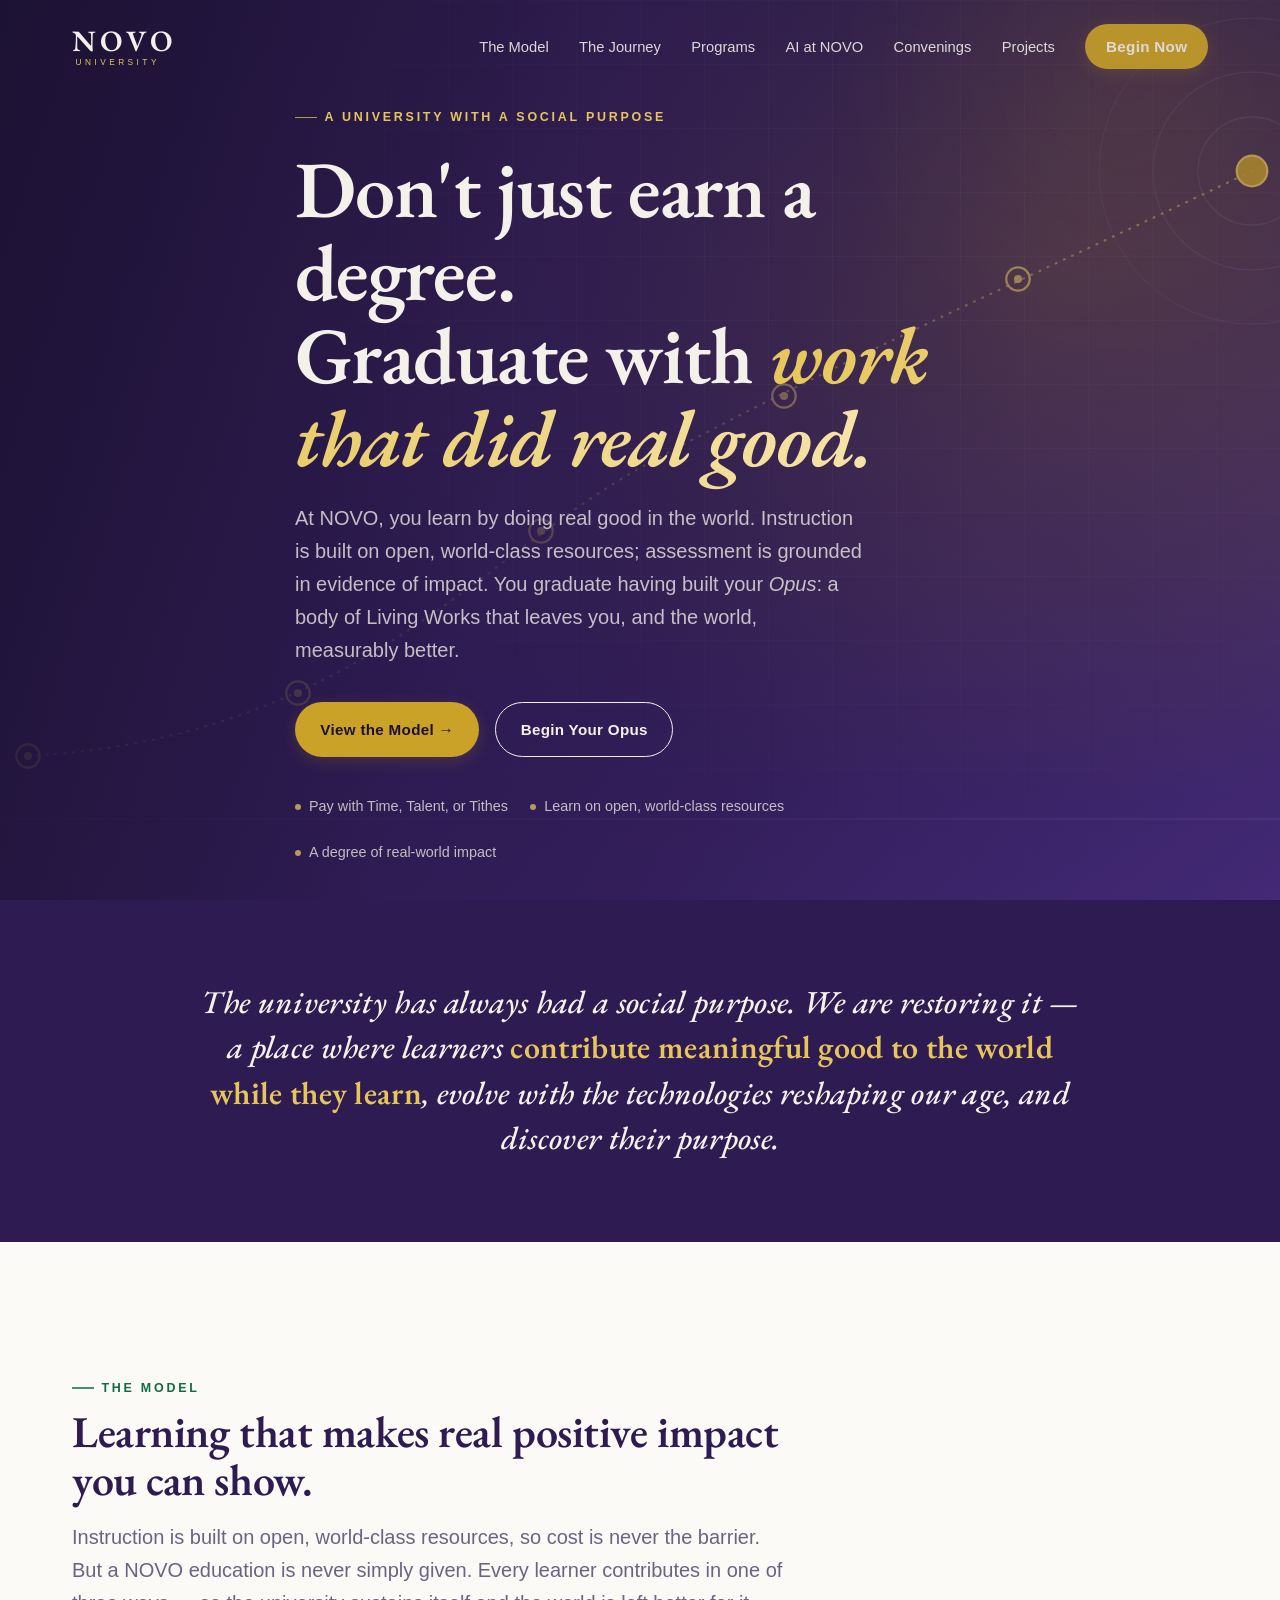
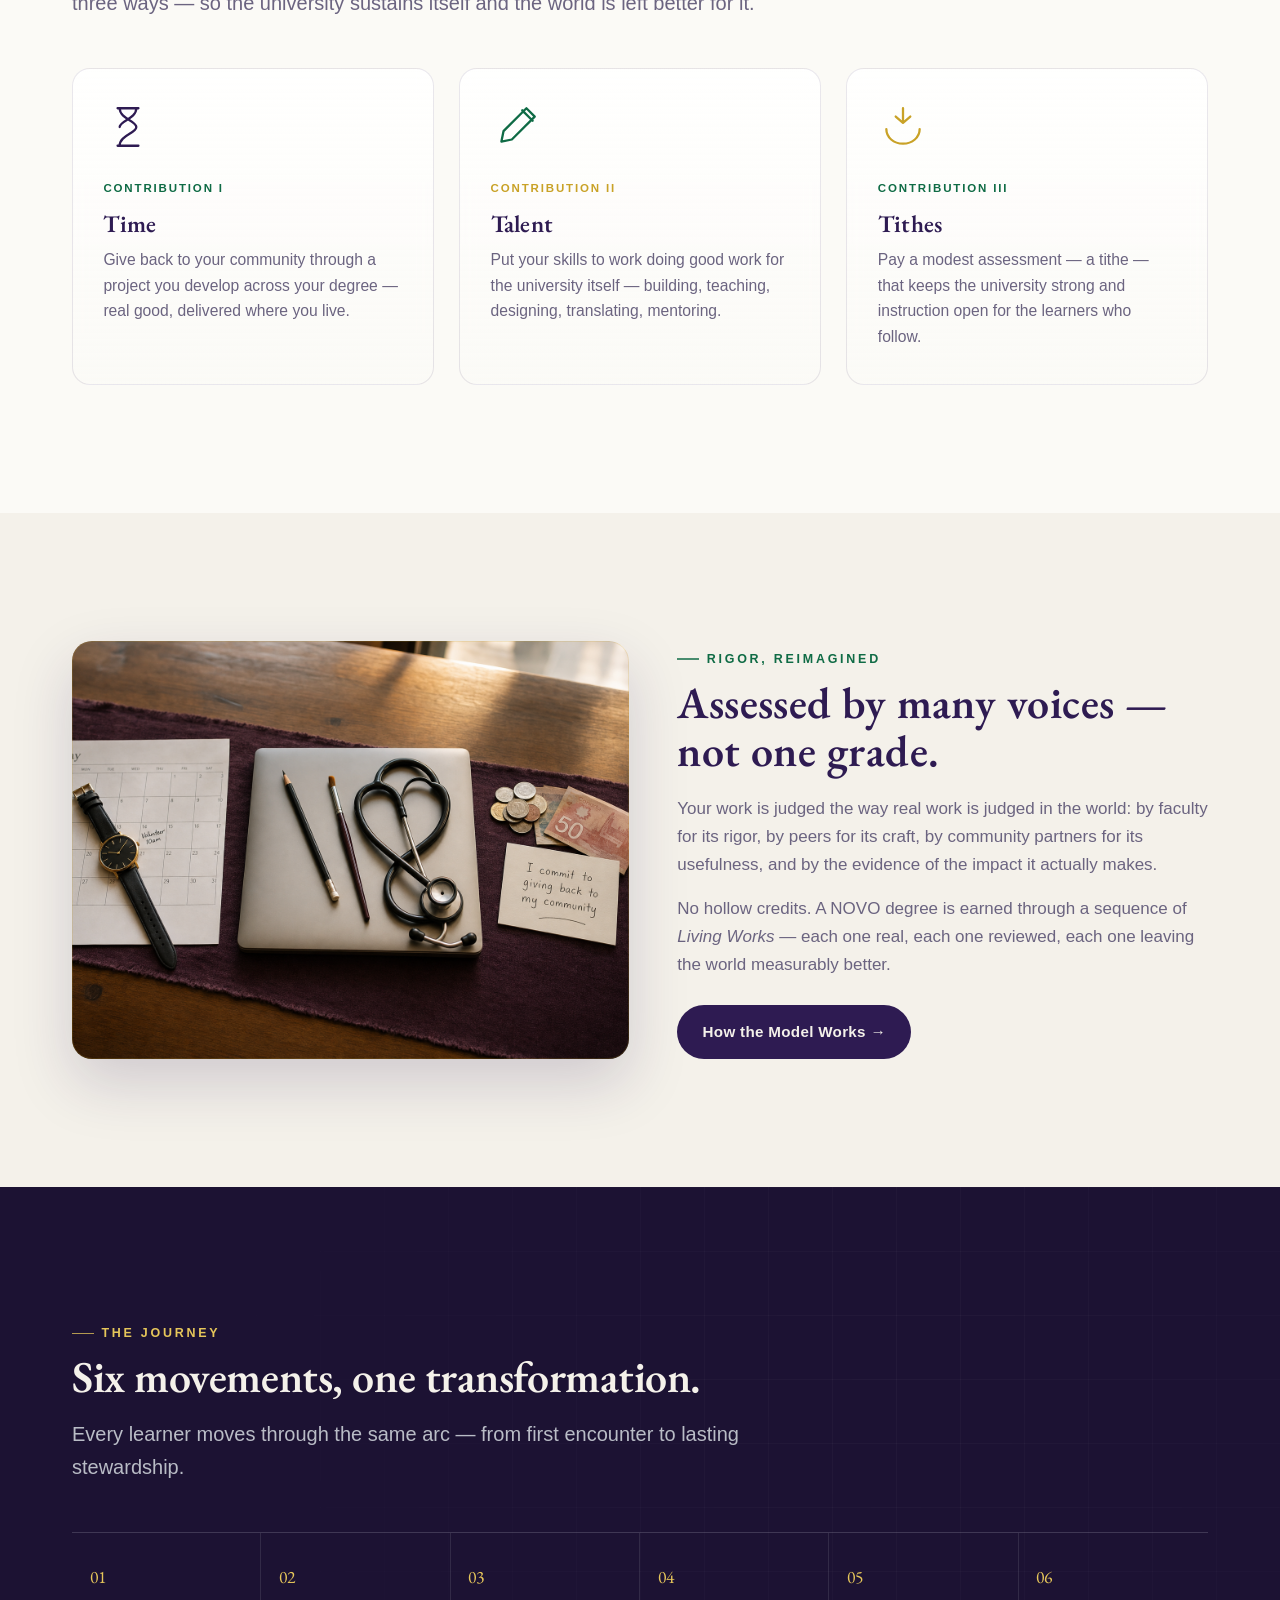
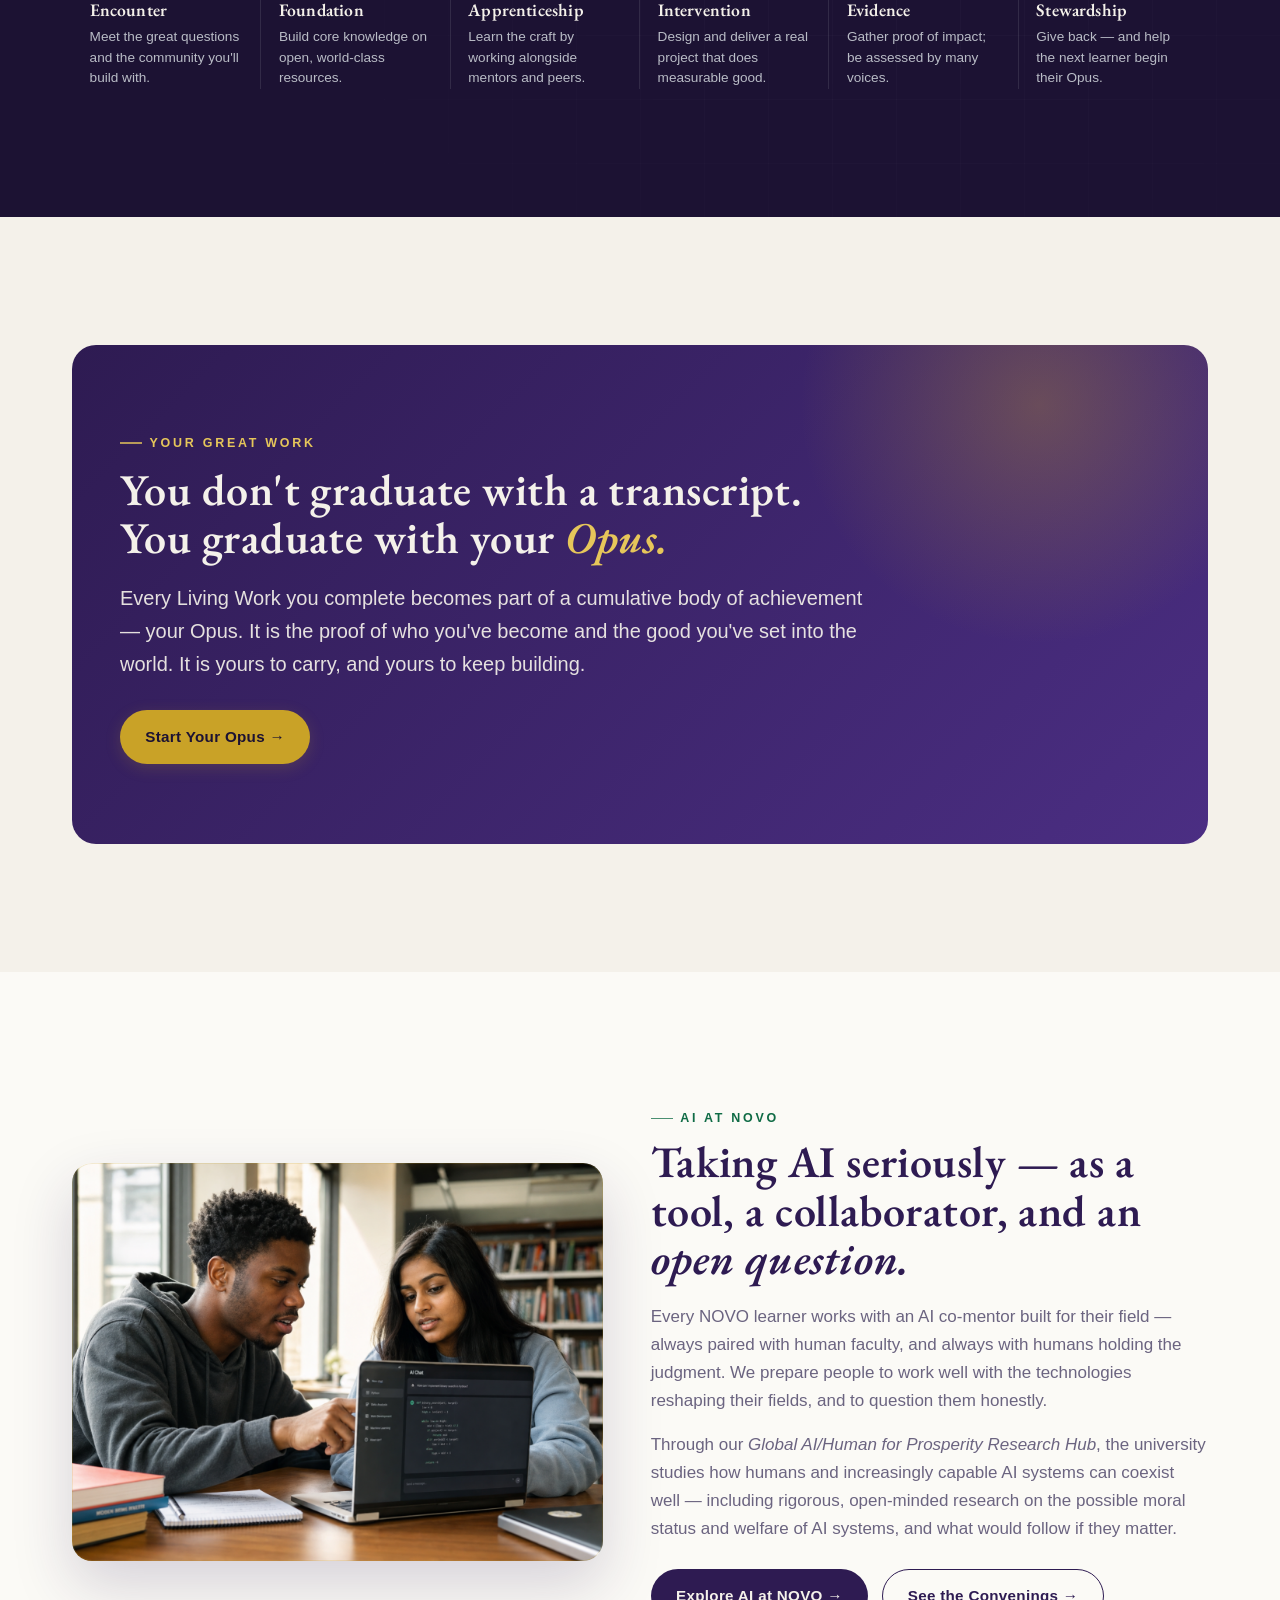
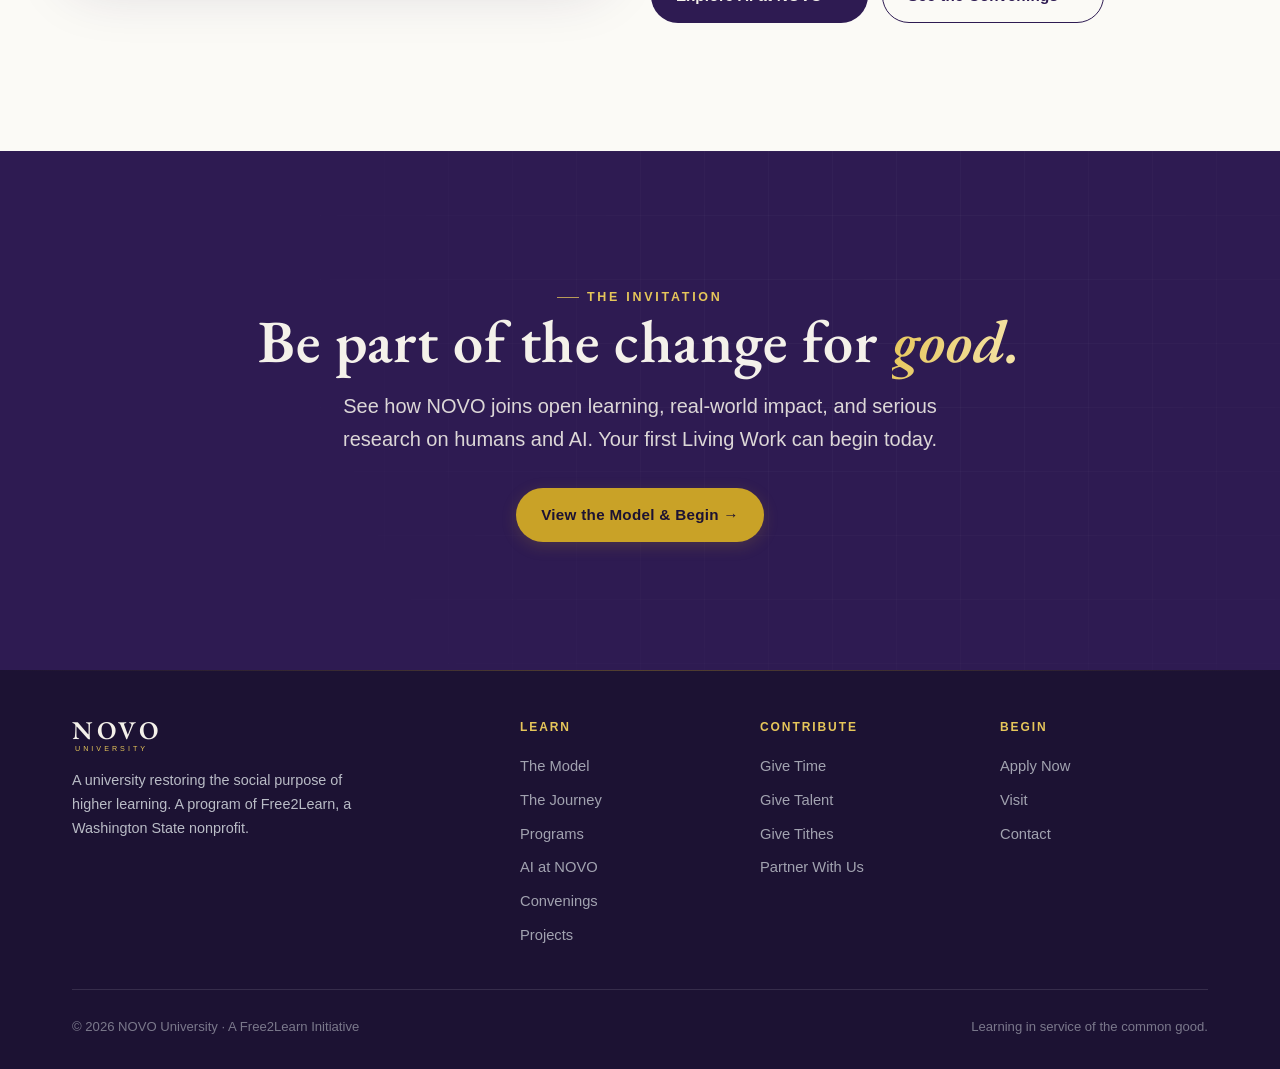
==== index.html @ b393c4a2 "Revised site for Longview Digital Minds audience" ====
<!DOCTYPE html>
<html lang="en">
<head>
<meta charset="UTF-8">
<meta name="viewport" content="width=device-width, initial-scale=1.0">
<title>NOVO University — Learning That Does Measurable Good</title>
<meta name="description" content="A university where you don't just earn a degree — you build your Opus, a body of Living Works reviewed by many voices and measured by real-world impact. You contribute Time, Talent, or Tithes.">
<link rel="preconnect" href="https://fonts.googleapis.com">
<link rel="preconnect" href="https://fonts.gstatic.com" crossorigin>
<link href="https://fonts.googleapis.com/css2?family=EB+Garamond:ital,wght@0,400;0,500;0,600;0,700;1,400;1,500&display=swap" rel="stylesheet">
<link href="https://api.fontshare.com/v2/css?f[]=general-sans@400,500,600,700&display=swap" rel="stylesheet">
<link rel="stylesheet" href="css/base.css">
<link rel="stylesheet" href="css/site.css">
<link rel="stylesheet" href="css/modern.css">
<style>
/* HOMEPAGE-specific */
.hero{position:relative;min-height:100vh;display:flex;align-items:center;color:var(--ivory);overflow:hidden}
.hero-bg{position:absolute;inset:0;z-index:0}
.hero-bg img{width:100%;height:100%;object-fit:cover}
.hero-bg::after{content:"";position:absolute;inset:0;background:linear-gradient(105deg, rgba(28,18,51,.95) 0%, rgba(46,27,82,.8) 42%, rgba(46,27,82,.32) 74%, rgba(28,18,51,.12) 100%);}
.hero-inner{position:relative;z-index:2;max-width:690px;padding-top:4rem}
.hero h1{font-size:var(--text-hero);line-height:1.04;margin:1.2rem 0 1.4rem}
.hero h1 em{font-style:italic;color:var(--gold-lt)}
.hero p{font-size:var(--text-lg);opacity:.93;max-width:570px;margin-bottom:2.2rem}
.hero-cta{display:flex;gap:1rem;flex-wrap:wrap;align-items:center}
.hero-note{margin-top:2.4rem;font-size:.9rem;opacity:.75;display:flex;gap:1.4rem;flex-wrap:wrap}
.hero-note span{display:flex;align-items:center;gap:.5rem}
.dot{width:6px;height:6px;border-radius:50%;background:var(--gold-lt);flex-shrink:0}

.promise{background:var(--deep-royal);color:var(--ivory);text-align:center;padding:var(--sp-8) 0}
.promise h2{font-size:var(--text-2xl);font-style:italic;font-weight:500;max-width:900px;margin:0 auto;line-height:1.42}
.promise h2 b{font-style:normal;font-weight:600;color:var(--gold-lt)}

.ttt-icon{width:50px;height:50px;margin-bottom:1.1rem}

.steps{display:grid;grid-template-columns:repeat(6,1fr);gap:0;margin-top:var(--sp-4);border-top:1px solid rgba(185,188,198,.22)}
.step{padding:1.8rem 1.1rem 0;border-right:1px solid rgba(185,188,198,.14)}
.step:last-child{border-right:none}
.step .num{font-family:var(--serif);font-size:1.1rem;color:var(--gold-lt);margin-bottom:.6rem}
.step h4{font-size:1.1rem;margin-bottom:.5rem}
.step p{font-size:.85rem;color:var(--silver);line-height:1.5}

.opus-band{background:linear-gradient(135deg,var(--deep-royal),var(--royal));border-radius:24px;padding:var(--sp-8) var(--sp-6);color:var(--ivory);position:relative;overflow:hidden}
.opus-band::before{content:"";position:absolute;top:-40%;right:-8%;width:520px;height:520px;border-radius:50%;background:radial-gradient(circle,rgba(201,162,39,.3),transparent 65%)}
.opus-band .inner{position:relative;z-index:2;max-width:760px}
.opus-band .eyebrow{color:var(--gold-lt)}
.opus-band h2{font-size:var(--text-3xl);margin:.8rem 0 1.2rem;color:var(--ivory)}
.opus-band h2 em{font-style:italic;color:var(--gold-lt)}
.opus-band p{opacity:.92;font-size:var(--text-lg);margin-bottom:1.8rem}
@media(max-width:900px){.steps{grid-template-columns:1fr 1fr}.step{border-right:none;border-bottom:1px solid rgba(185,188,198,.14);padding-bottom:1.3rem}}
</style>
</head>
<body>

<!-- NAV -->
<nav class="nav">
  <div class="container">
    <a href="index.html" class="wordmark">NOVO<small>UNIVERSITY</small></a>
    <button class="menu-btn" aria-label="Menu"><svg width="26" height="26" viewBox="0 0 24 24" fill="none" stroke="currentColor" stroke-width="2"><path d="M3 6h18M3 12h18M3 18h18"/></svg></button>
    <div class="nav-links">
      <a href="model.html">The Model</a>
      <a href="journey.html">The Journey</a>
      <a href="programs.html">Programs</a>
      <a href="ai.html">AI at NOVO</a>
      <a href="convenings.html">Convenings</a>
      <a href="projects.html">Projects</a>
      <a href="apply.html" class="btn btn-gold" style="padding:.6em 1.3em">Begin Now</a>
    </div>
  </div>
</nav>

<!-- HERO -->
<header class="hero">
  <div class="hero-bg"><img src="img/abstract-journey.svg" alt="Abstract arc of six connected waypoints rising toward a gold ring, in NOVO's royal and gold palette"></div>
  <div class="container">
    <div class="hero-inner">
      <span class="eyebrow" style="color:var(--gold-lt)">A University With a Social Purpose</span>
      <h1>Don't just earn a degree.<br>Graduate with <em>work that did real good.</em></h1>
      <p>At NOVO, you learn by doing real good in the world. Instruction is built on open, world-class resources; assessment is grounded in evidence of impact. You graduate having built your <em>Opus</em>: a body of Living Works that leaves you, and the world, measurably better.</p>
      <div class="hero-cta">
        <a href="model.html" class="btn btn-gold">View the Model →</a>
        <a href="apply.html" class="btn btn-outline">Begin Your Opus</a>
      </div>
      <div class="hero-note">
        <span><span class="dot"></span> Pay with Time, Talent, or Tithes</span>
        <span><span class="dot"></span> Learn on open, world-class resources</span>
        <span><span class="dot"></span> A degree of real-world impact</span>
      </div>
    </div>
  </div>
</header>

<!-- PROMISE -->
<section class="promise">
  <div class="container">
    <h2>The university has always had a social purpose. We are restoring it — a place where learners <b>contribute meaningful good to the world while they learn</b>, evolve with the technologies reshaping our age, and discover their purpose.</h2>
  </div>
</section>

<!-- MODEL / TIME TALENT TITHES -->
<section class="bg-alt" id="model">
  <div class="container">
    <div data-reveal class="sec-head">
      <span class="eyebrow">The Model</span>
      <h2>Learning that makes real positive impact you can show.</h2>
      <p>Instruction is built on open, world-class resources, so cost is never the barrier. But a NOVO education is never simply given. Every learner contributes in one of three ways — so the university sustains itself and the world is left better for it.</p>
    </div>
    <div class="grid-3">
      <div data-reveal class="card">
        <svg class="ttt-icon" viewBox="0 0 48 48" fill="none" stroke="#2e1b52" stroke-width="2.2" stroke-linecap="round" stroke-linejoin="round">
          <path d="M14 6h20M14 42h20M16 6c0 10 16 12 16 18s-16 8-16 18M32 6c0 10-16 12-16 18"/>
        </svg>
        <span class="kicker">Contribution I</span>
        <h3>Time</h3>
        <p>Give back to your community through a project you develop across your degree — real good, delivered where you live.</p>
      </div>
      <div data-reveal class="card">
        <svg class="ttt-icon" viewBox="0 0 48 48" fill="none" stroke="#0f6b45" stroke-width="2.2" stroke-linecap="round" stroke-linejoin="round">
          <path d="M30 8l10 10M34 6l8 8-22 22-10 2 2-10z"/>
        </svg>
        <span class="kicker" style="color:var(--gold)">Contribution II</span>
        <h3>Talent</h3>
        <p>Put your skills to work doing good work for the university itself — building, teaching, designing, translating, mentoring.</p>
      </div>
      <div data-reveal class="card">
        <svg class="ttt-icon" viewBox="0 0 48 48" fill="none" stroke="#c9a227" stroke-width="2.2" stroke-linecap="round" stroke-linejoin="round">
          <path d="M8 26c0 8 7 14 16 14s16-6 16-14M24 6v14M24 20l-7-6M24 20l7-6"/>
        </svg>
        <span class="kicker" style="color:var(--forest)">Contribution III</span>
        <h3>Tithes</h3>
        <p>Pay a modest assessment — a tithe — that keeps the university strong and instruction open for the learners who follow.</p>
      </div>
    </div>
  </div>
</section>

<!-- SPLIT: assessment -->
<section>
  <div class="container">
    <div class="split">
      <div data-reveal class="split-img"><img src="img/model-real.png" alt="A calendar and watch, creative and professional tools on a laptop, and coins with a giving pledge — representing Time, Talent, and Tithes"></div>
      <div>
        <span class="eyebrow">Rigor, Reimagined</span>
        <h2>Assessed by many voices — not one grade.</h2>
        <p>Your work is judged the way real work is judged in the world: by faculty for its rigor, by peers for its craft, by community partners for its usefulness, and by the evidence of the impact it actually makes.</p>
        <p>No hollow credits. A NOVO degree is earned through a sequence of <em>Living Works</em> — each one real, each one reviewed, each one leaving the world measurably better.</p>
        <a href="model.html" class="btn btn-royal" style="margin-top:.6rem">How the Model Works →</a>
      </div>
    </div>
  </div>
</section>

<!-- JOURNEY -->
<section class="bg-ink" id="journey">
  <div class="container">
    <div data-reveal class="sec-head">
      <span class="eyebrow on-dark">The Journey</span>
      <h2>Six movements, one transformation.</h2>
      <p>Every learner moves through the same arc — from first encounter to lasting stewardship.</p>
    </div>
    <div class="steps">
      <div class="step"><div class="num">01</div><h4>Encounter</h4><p>Meet the great questions and the community you'll build with.</p></div>
      <div class="step"><div class="num">02</div><h4>Foundation</h4><p>Build core knowledge on open, world-class resources.</p></div>
      <div class="step"><div class="num">03</div><h4>Apprenticeship</h4><p>Learn the craft by working alongside mentors and peers.</p></div>
      <div class="step"><div class="num">04</div><h4>Intervention</h4><p>Design and deliver a real project that does measurable good.</p></div>
      <div class="step"><div class="num">05</div><h4>Evidence</h4><p>Gather proof of impact; be assessed by many voices.</p></div>
      <div class="step"><div class="num">06</div><h4>Stewardship</h4><p>Give back — and help the next learner begin their Opus.</p></div>
    </div>
  </div>
</section>

<!-- OPUS -->
<section id="opus">
  <div class="container">
    <div class="opus-band">
      <div class="inner">
        <span class="eyebrow">Your Great Work</span>
        <h2>You don't graduate with a transcript.<br>You graduate with your <em>Opus.</em></h2>
        <p>Every Living Work you complete becomes part of a cumulative body of achievement — your Opus. It is the proof of who you've become and the good you've set into the world. It is yours to carry, and yours to keep building.</p>
        <a href="apply.html" class="btn btn-gold">Start Your Opus →</a>
      </div>
    </div>
  </div>
</section>

<!-- AI TEASER -->
<section class="bg-alt" id="ai">
  <div class="container">
    <div class="split rev">
      <div data-reveal class="split-img"><img src="img/ai-real.png" alt="Two university students collaborating on a laptop showing an AI assistant helping them write code"></div>
      <div>
        <span class="eyebrow">AI at NOVO</span>
        <h2>Taking AI seriously — as a tool, a collaborator, and an <em>open question.</em></h2>
        <p>Every NOVO learner works with an AI co-mentor built for their field — always paired with human faculty, and always with humans holding the judgment. We prepare people to work well with the technologies reshaping their fields, and to question them honestly.</p>
        <p>Through our <em>Global AI/Human for Prosperity Research Hub</em>, the university studies how humans and increasingly capable AI systems can coexist well — including rigorous, open-minded research on the possible moral status and welfare of AI systems, and what would follow if they matter.</p>
        <a href="ai.html" class="btn btn-royal" style="margin-top:.6rem">Explore AI at NOVO →</a>
        <a href="convenings.html" class="btn btn-outline" style="margin:.6rem 0 0 .6rem;border-color:var(--deep-royal);color:var(--deep-royal)">See the Convenings →</a>
      </div>
    </div>
  </div>
</section>

<!-- CTA -->
<section class="cta" id="apply">
  <div class="container">
    <span class="eyebrow on-dark">The Invitation</span>
    <h2>Be part of the change for <em>good.</em></h2>
    <p>See how NOVO joins open learning, real-world impact, and serious research on humans and AI. Your first Living Work can begin today.</p>
    <a href="apply.html" class="btn btn-gold">View the Model &amp; Begin →</a>
  </div>
</section>

<!-- FOOTER -->
<footer>
  <div class="container">
    <div class="foot-grid">
      <div>
        <div class="wordmark">NOVO<small>UNIVERSITY</small></div>
        <p>A university restoring the social purpose of higher learning. A program of Free2Learn, a Washington State nonprofit.</p>
      </div>
      <div class="foot-col">
        <h5>Learn</h5>
        <a href="model.html">The Model</a><a href="journey.html">The Journey</a><a href="programs.html">Programs</a><a href="ai.html">AI at NOVO</a><a href="convenings.html">Convenings</a><a href="projects.html">Projects</a>
      </div>
      <div class="foot-col">
        <h5>Contribute</h5>
        <a href="model.html">Give Time</a><a href="model.html">Give Talent</a><a href="model.html">Give Tithes</a><a href="apply.html">Partner With Us</a>
      </div>
      <div class="foot-col">
        <h5>Begin</h5>
        <a href="apply.html">Apply Now</a><a href="apply.html">Visit</a><a href="apply.html">Contact</a>
      </div>
    </div>
    <div class="foot-legal">
      <span>© 2026 NOVO University · A Free2Learn Initiative</span>
      <span>Learning in service of the common good.</span>
    </div>
  </div>
</footer>

<script src="js/nav.js"></script>
</body>
</html>
---- css/base.css ----
/* ============ NOVO UNIVERSITY — BRAND TOKENS ============ */
:root{
  /* palette */
  --royal-ink:#1c1233;
  --deep-royal:#2e1b52;   /* PRIMARY */
  --royal:#4b2e83;
  --royal-lt:#6b4bb0;
  --royal-tint:#a98fd6;
  --forest:#0f6b45;       /* SECONDARY */
  --forest-lt:#3fae77;
  --gold:#c9a227;
  --gold-lt:#e6c65a;
  --silver:#b9bcc6;
  --silver-dk:#8a8d99;
  --ivory:#f4f1ea;
  --ivory-2:#fbfaf6;
  --ink-text:#1c1233;
  --muted:#6b6480;

  /* type */
  --serif:'EB Garamond', Georgia, 'Times New Roman', serif;
  --sans:'General Sans','Helvetica Neue', Arial, sans-serif;

  /* scale */
  --text-sm:.875rem; --text-base:1.0625rem; --text-lg:1.25rem;
  --text-xl:1.5rem; --text-2xl:2rem; --text-3xl:2.75rem;
  --text-4xl:3.75rem; --text-hero:5rem;

  /* spacing */
  --sp-1:.5rem; --sp-2:1rem; --sp-3:1.5rem; --sp-4:2rem;
  --sp-6:3rem; --sp-8:5rem; --sp-12:8rem;

  --maxw:1200px;
  --radius:14px;
}
*{margin:0;padding:0;box-sizing:border-box}
html{scroll-behavior:smooth}
body{
  font-family:var(--sans);
  color:var(--ink-text);
  background:var(--ivory);
  line-height:1.65;
  font-size:var(--text-base);
  -webkit-font-smoothing:antialiased;
}
h1,h2,h3,h4{font-family:var(--serif);font-weight:600;line-height:1.1;letter-spacing:.01em}
a{color:inherit;text-decoration:none}
img{max-width:100%;display:block}
.container{max-width:var(--maxw);margin:0 auto;padding:0 var(--sp-4)}
.eyebrow{font-family:var(--sans);font-weight:600;font-size:.78rem;letter-spacing:.22em;text-transform:uppercase;color:var(--forest)}
.eyebrow.on-dark{color:var(--gold-lt)}

/* wordmark */
.wordmark{font-family:var(--serif);font-weight:600;letter-spacing:.14em;line-height:1}
.wordmark small{display:block;font-family:var(--sans);font-weight:500;letter-spacing:.42em;font-size:.28em;color:var(--forest);margin-top:.35em;text-indent:.42em}

/* buttons */
.btn{display:inline-flex;align-items:center;gap:.6em;font-family:var(--sans);font-weight:600;font-size:.95rem;letter-spacing:.02em;padding:.9em 1.6em;border-radius:999px;transition:.25s;cursor:pointer;border:1.5px solid transparent}
.btn-gold{background:var(--gold);color:var(--royal-ink)}
.btn-gold:hover{background:var(--gold-lt);transform:translateY(-2px)}
.btn-outline{border-color:currentColor;color:var(--ivory)}
.btn-outline:hover{background:rgba(255,255,255,.08)}
.btn-royal{background:var(--deep-royal);color:var(--ivory)}
.btn-royal:hover{background:var(--royal);transform:translateY(-2px)}
---- css/site.css ----
/* ============ NOVO — SHARED SITE COMPONENTS ============ */

/* NAV (shared, works on light + transparent-over-hero) */
.nav{position:absolute;top:0;left:0;right:0;z-index:40;padding:1.5rem 0}
.nav.solid{position:sticky;background:var(--royal-ink);box-shadow:0 2px 24px rgba(28,18,51,.28)}
.nav .container{display:flex;align-items:center;justify-content:space-between}
.nav .wordmark{font-size:1.85rem;color:var(--ivory)}
.nav .wordmark small{color:var(--gold-lt)}
.nav-links{display:flex;gap:1.9rem;align-items:center;font-size:.92rem;font-weight:500}
.nav-links a{color:var(--ivory);opacity:.88;transition:.2s;position:relative}
.nav-links a:hover,.nav-links a.active{opacity:1;color:var(--gold-lt)}
.nav-links a.active::after{content:"";position:absolute;left:0;right:0;bottom:-6px;height:2px;background:var(--gold-lt)}
.menu-btn{display:none;background:none;border:none;color:var(--ivory);cursor:pointer}

/* PAGE HERO (inner pages) */
.page-hero{position:relative;color:var(--ivory);padding:11rem 0 5rem;overflow:hidden;background:var(--royal-ink)}
.page-hero.with-img .ph-bg{position:absolute;inset:0;z-index:0}
.page-hero.with-img .ph-bg img{width:100%;height:100%;object-fit:cover;opacity:.55}
.page-hero.with-img .ph-bg::after{content:"";position:absolute;inset:0;background:linear-gradient(180deg,rgba(28,18,51,.75),rgba(28,18,51,.55) 55%,rgba(28,18,51,.9))}
.page-hero .container{position:relative;z-index:2;max-width:760px}
.page-hero h1{font-size:var(--text-4xl);line-height:1.05;margin:1rem 0 1.1rem}
.page-hero h1 em{font-style:italic;color:var(--gold-lt)}
.page-hero p{font-size:var(--text-lg);opacity:.9;max-width:620px}

/* generic prose */
.prose{max-width:720px}
.prose p{margin-bottom:1.2rem;color:var(--muted)}
.lede{font-size:var(--text-xl);color:var(--ink-text);font-family:var(--serif);line-height:1.4}

/* section utilities */
section{padding:var(--sp-12) 0}
.sec-head{max-width:720px;margin-bottom:var(--sp-6)}
.sec-head.center{margin-left:auto;margin-right:auto;text-align:center}
.sec-head h2{font-size:var(--text-3xl);margin:.6rem 0 1rem;color:var(--deep-royal)}
.sec-head p{color:var(--muted);font-size:var(--text-lg)}
.bg-alt{background:var(--ivory-2)}
.bg-royal{background:var(--deep-royal);color:var(--ivory)}
.bg-royal .sec-head h2{color:var(--ivory)}
.bg-royal .sec-head p{color:var(--silver)}
.bg-ink{background:var(--royal-ink);color:var(--ivory)}
.bg-ink .sec-head h2{color:var(--ivory)}
.bg-ink .sec-head p{color:var(--silver)}

/* cards grid */
.grid-3{display:grid;grid-template-columns:repeat(3,1fr);gap:1.6rem}
.grid-2{display:grid;grid-template-columns:1fr 1fr;gap:1.6rem}
.card{background:#fff;border:1px solid #e9e4dd;border-radius:var(--radius);padding:2.1rem 1.9rem;transition:.28s}
.card:hover{transform:translateY(-6px);box-shadow:0 18px 44px rgba(46,27,82,.13);border-color:var(--gold)}
.card h3{font-size:var(--text-xl);color:var(--deep-royal);margin-bottom:.6rem}
.card p{color:var(--muted);font-size:.98rem}
.card .kicker{font-family:var(--sans);font-weight:600;font-size:.72rem;letter-spacing:.16em;text-transform:uppercase;color:var(--forest);display:block;margin-bottom:.8rem}

/* split */
.split{display:grid;grid-template-columns:1.05fr 1fr;gap:var(--sp-6);align-items:center}
.split.rev{grid-template-columns:1fr 1.05fr}
.split-img{border-radius:var(--radius);overflow:hidden;box-shadow:0 24px 60px rgba(46,27,82,.18)}
.split-img img{width:100%;height:100%;object-fit:cover;aspect-ratio:4/3}
.split h2{font-size:var(--text-3xl);margin:.6rem 0 1.2rem;color:var(--deep-royal)}
.split p{color:var(--muted);margin-bottom:1rem}

/* CTA band */
.cta{background:var(--deep-royal);color:var(--ivory);text-align:center}
.cta h2{font-size:var(--text-4xl);margin-bottom:1rem}
.cta h2 em{font-style:italic;color:var(--gold-lt)}
.cta p{opacity:.88;font-size:var(--text-lg);max-width:600px;margin:0 auto 2rem}

/* FOOTER */
footer{background:var(--royal-ink);color:var(--silver);padding:var(--sp-6) 0 var(--sp-4)}
.foot-grid{display:grid;grid-template-columns:2fr 1fr 1fr 1fr;gap:2rem;padding-bottom:var(--sp-4);border-bottom:1px solid rgba(185,188,198,.16)}
.foot-grid .wordmark{font-size:1.6rem;color:var(--ivory);margin-bottom:1rem}
.foot-grid .wordmark small{color:var(--gold-lt)}
.foot-grid p{font-size:.9rem;max-width:280px}
.foot-col h5{font-family:var(--sans);font-size:.75rem;letter-spacing:.16em;text-transform:uppercase;color:var(--gold-lt);margin-bottom:1rem}
.foot-col a{display:block;font-size:.92rem;margin-bottom:.6rem;opacity:.85}
.foot-col a:hover{opacity:1;color:var(--ivory)}
.foot-legal{padding-top:1.6rem;font-size:.82rem;opacity:.6;display:flex;justify-content:space-between;flex-wrap:wrap;gap:1rem}

@media(max-width:900px){
  .nav-links{position:fixed;inset:0 0 0 auto;width:min(78vw,320px);background:var(--royal-ink);flex-direction:column;justify-content:center;gap:1.6rem;padding:2rem;transform:translateX(100%);transition:.3s;font-size:1.15rem}
  .nav-links.open{transform:translateX(0)}
  .menu-btn{display:block;z-index:50}
  .grid-3,.grid-2,.split,.split.rev,.foot-grid{grid-template-columns:1fr}
  :root{--text-hero:3.2rem;--text-4xl:2.5rem;--text-3xl:2.1rem;--sp-12:5rem;--sp-8:3.5rem}
}
---- css/modern.css ----
/* ============ NOVO — MODERN / FUTURISTIC LAYER ============ */
/* Upgrades execution while preserving the locked brand palette
   (Deep Royal, Forest, Gold, Ivory). Loaded AFTER base.css + site.css. */

:root{
  --glass:rgba(255,255,255,.06);
  --glass-brd:rgba(255,255,255,.12);
  --glow-gold:rgba(201,162,39,.32);
  --glow-royal:rgba(107,75,176,.4);
  --grid-line:rgba(255,255,255,.03);
  --ease:cubic-bezier(.16,1,.3,1);
}

/* ---- ambient dark texture: faint grid + glow on dark sections ---- */
.hero::before,
.page-hero::before,
.bg-ink::before,
.bg-royal::before,
.cta::before{
  content:"";position:absolute;inset:0;z-index:1;pointer-events:none;
  background-image:
    linear-gradient(var(--grid-line) 1px,transparent 1px),
    linear-gradient(90deg,var(--grid-line) 1px,transparent 1px);
  background-size:64px 64px;
  mask-image:radial-gradient(circle at 70% 30%,#000 0%,transparent 72%);
  -webkit-mask-image:radial-gradient(circle at 70% 30%,#000 0%,transparent 72%);
}
.cta,.bg-ink,.bg-royal{position:relative;overflow:hidden}
.cta>*,.bg-ink>*,.bg-royal>*{position:relative;z-index:2}

/* soft gold aurora glow behind dark heroes */
.hero::after,
.page-hero::after{
  content:"";position:absolute;z-index:1;pointer-events:none;
  width:52vw;height:52vw;right:-14vw;top:-20vw;border-radius:50%;
  background:radial-gradient(circle,var(--glow-gold) 0%,transparent 62%);
  opacity:.28;filter:blur(38px);
}
.page-hero::after{width:36vw;height:36vw;opacity:.18}

/* ---- eyebrow → futuristic mono/tech label with leading tick ---- */
.eyebrow{display:inline-flex;align-items:center;gap:.6em}
.eyebrow::before{
  content:"";width:22px;height:1.5px;background:currentColor;
  display:inline-block;opacity:.75;
}

/* ---- hero refinements ---- */
.hero h1{letter-spacing:-.015em}
.hero p{color:rgba(244,241,234,.82)}
/* subtle shimmer on the italic gold emphasis */
.hero h1 em,.page-hero h1 em,.cta h2 em{
  background:linear-gradient(100deg,var(--gold-lt),#f6e6ad 48%,var(--gold) 66%,var(--gold-lt));
  background-size:220% auto;
  -webkit-background-clip:text;background-clip:text;
  -webkit-text-fill-color:transparent;
  animation:novoShimmer 11s linear infinite;
}
@keyframes novoShimmer{to{background-position:220% center}}

/* ---- glass cards: frosted, luminous edge, lift + glow on hover ---- */
.card{
  background:linear-gradient(180deg,rgba(255,255,255,.9),rgba(251,250,246,.72));
  border:1px solid rgba(46,27,82,.1);
  backdrop-filter:blur(8px);-webkit-backdrop-filter:blur(8px);
  border-radius:18px;position:relative;overflow:hidden;
  transition:transform .35s var(--ease),box-shadow .35s var(--ease),border-color .35s var(--ease);
}
/* thin luminous top edge */
.card::before{
  content:"";position:absolute;top:0;left:0;right:0;height:1px;
  background:linear-gradient(90deg,transparent,var(--gold),transparent);
  opacity:0;transition:opacity .35s var(--ease);
}
.card:hover{transform:translateY(-5px);border-color:rgba(201,162,39,.4);
  box-shadow:0 18px 42px rgba(46,27,82,.12),0 0 0 1px rgba(201,162,39,.09);}
.card:hover::before{opacity:.7}

/* dark-section cards become true glass */
.bg-ink .card,.bg-royal .card{
  background:var(--glass);border-color:var(--glass-brd);
  backdrop-filter:blur(14px);-webkit-backdrop-filter:blur(14px);
}
.bg-ink .card h3,.bg-royal .card h3{color:var(--ivory)}
.bg-ink .card p,.bg-royal .card p{color:var(--silver)}
.bg-ink .card:hover,.bg-royal .card:hover{
  border-color:rgba(230,198,90,.35);
  box-shadow:0 20px 48px rgba(0,0,0,.32),0 0 18px rgba(201,162,39,.07);
}

/* ---- buttons: futuristic sheen + glow ---- */
.btn{position:relative;overflow:hidden;isolation:isolate}
.btn-gold{box-shadow:0 4px 16px rgba(201,162,39,.18)}
.btn-gold:hover{box-shadow:0 7px 22px rgba(201,162,39,.28);transform:translateY(-2px)}
.btn::after{
  content:"";position:absolute;inset:0;z-index:-1;
  background:linear-gradient(120deg,transparent 35%,rgba(255,255,255,.22) 50%,transparent 65%);
  transform:translateX(-120%);transition:transform .7s var(--ease);
}
.btn:hover::after{transform:translateX(120%)}

/* ---- image treatments: rounded, subtle ring + glow ---- */
.split-img{border-radius:20px;position:relative}
.split-img::after{
  content:"";position:absolute;inset:0;border-radius:20px;pointer-events:none;
  box-shadow:inset 0 0 0 1px rgba(201,162,39,.18);
}

/* ---- section rhythm: hairline dividers between light sections ---- */
.sec-head h2{letter-spacing:-.01em}

/* ---- scroll reveal ---- */
[data-reveal]{opacity:0;transform:translateY(16px);
  transition:opacity .55s var(--ease),transform .55s var(--ease);}
[data-reveal].in{opacity:1;transform:none}
@media (prefers-reduced-motion:reduce){
  [data-reveal]{opacity:1;transform:none;transition:none}
  .hero h1 em,.page-hero h1 em,.cta h2 em{animation:none}
}

/* ---- nav polish: frosted when solid/scrolled ---- */
.nav.solid{background:rgba(28,18,51,.72);backdrop-filter:blur(16px);
  -webkit-backdrop-filter:blur(16px);border-bottom:1px solid rgba(255,255,255,.08);box-shadow:none}
.nav-links a::after{content:"";position:absolute;left:0;right:0;bottom:-6px;height:2px;
  background:var(--gold-lt);transform:scaleX(0);transform-origin:left;transition:transform .28s var(--ease)}
.nav-links a:hover::after{transform:scaleX(1)}

/* ---- footer: faint top glow line ---- */
footer{position:relative}
footer::before{content:"";position:absolute;top:0;left:0;right:0;height:1px;
  background:linear-gradient(90deg,transparent,rgba(201,162,39,.32),transparent)}
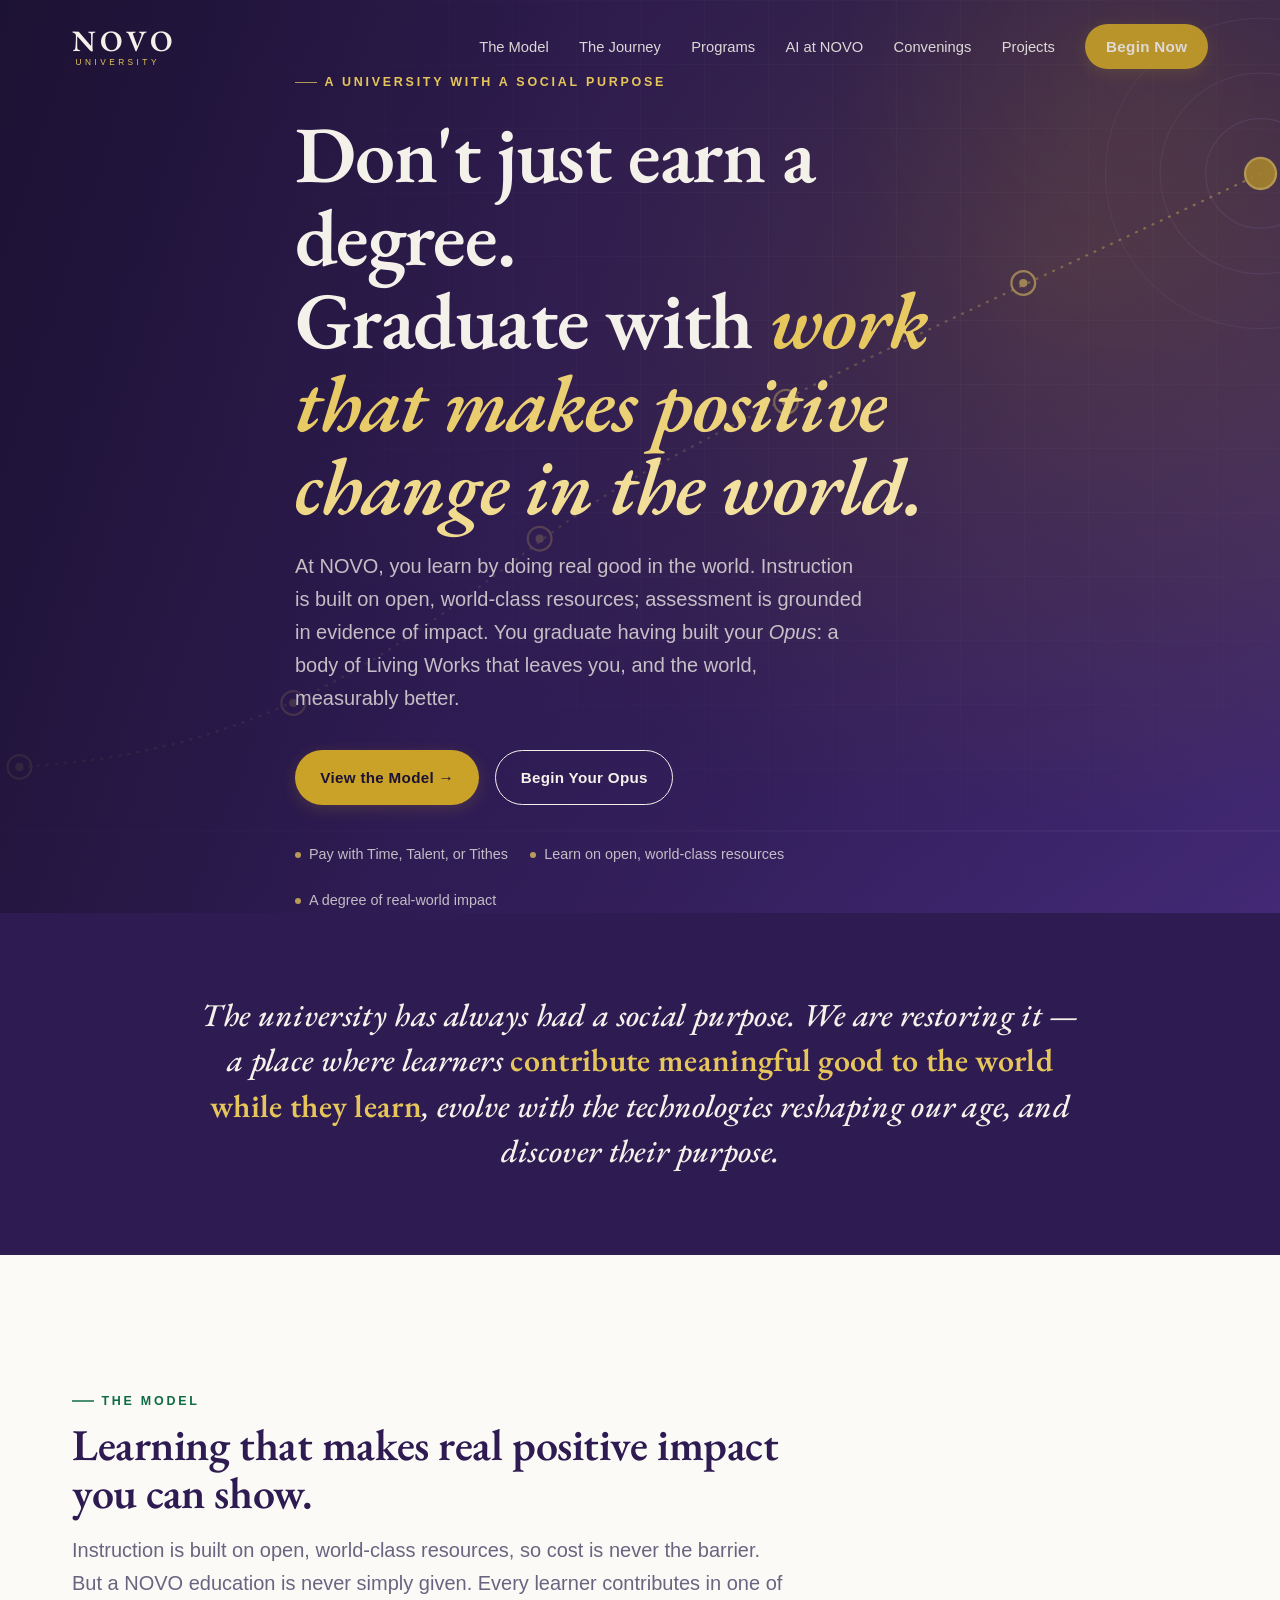
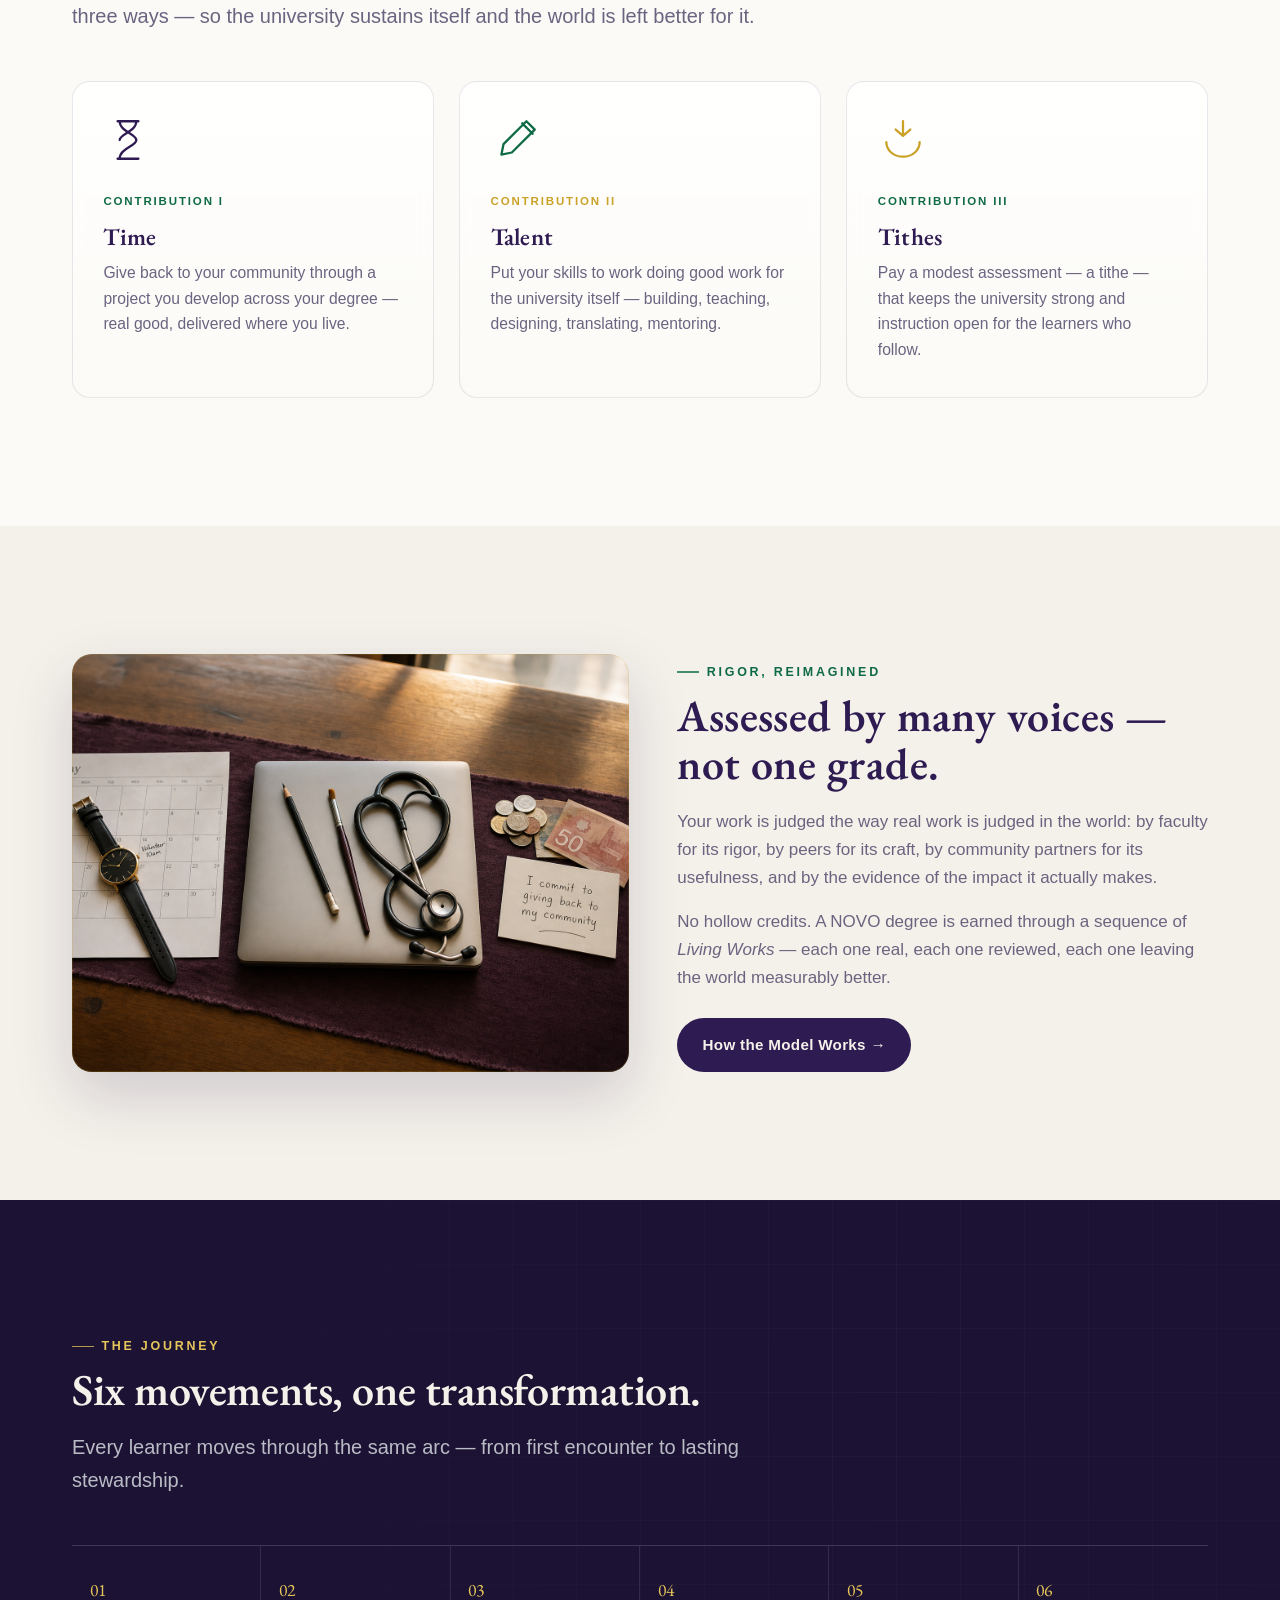
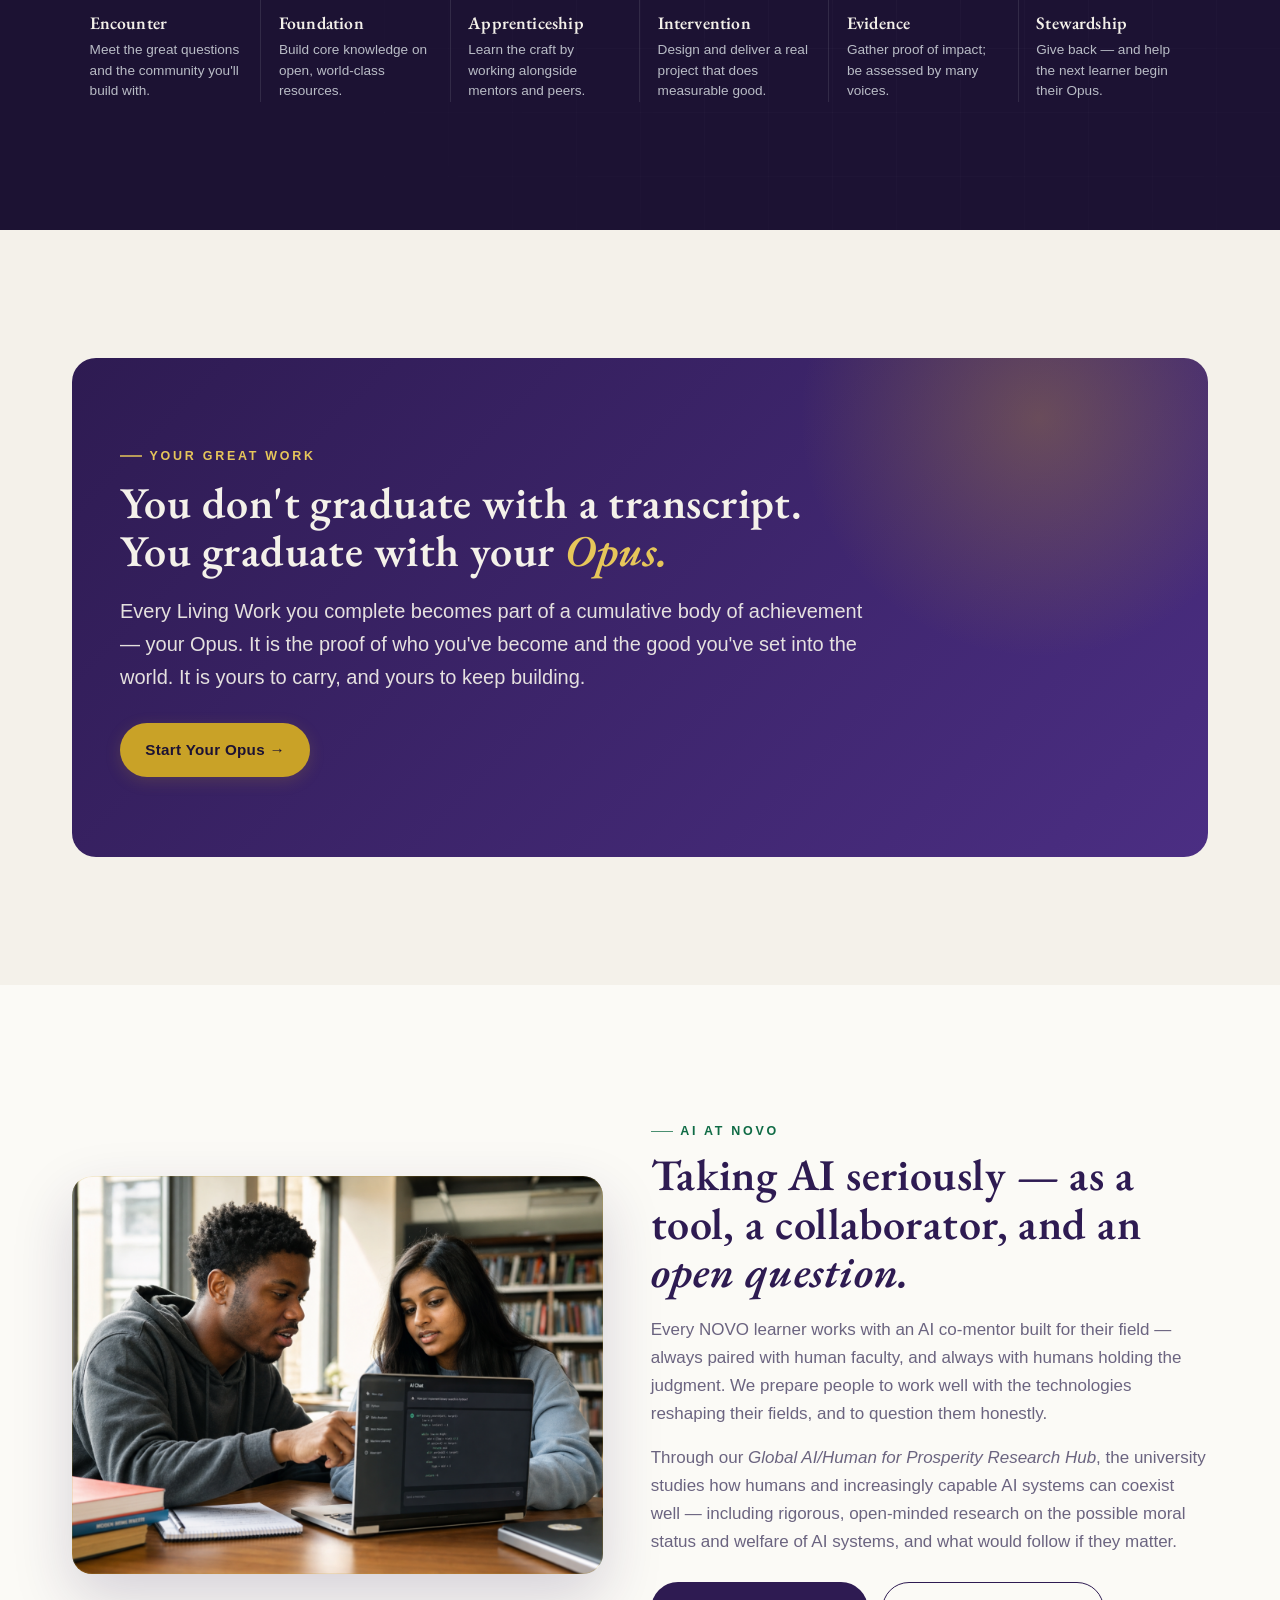
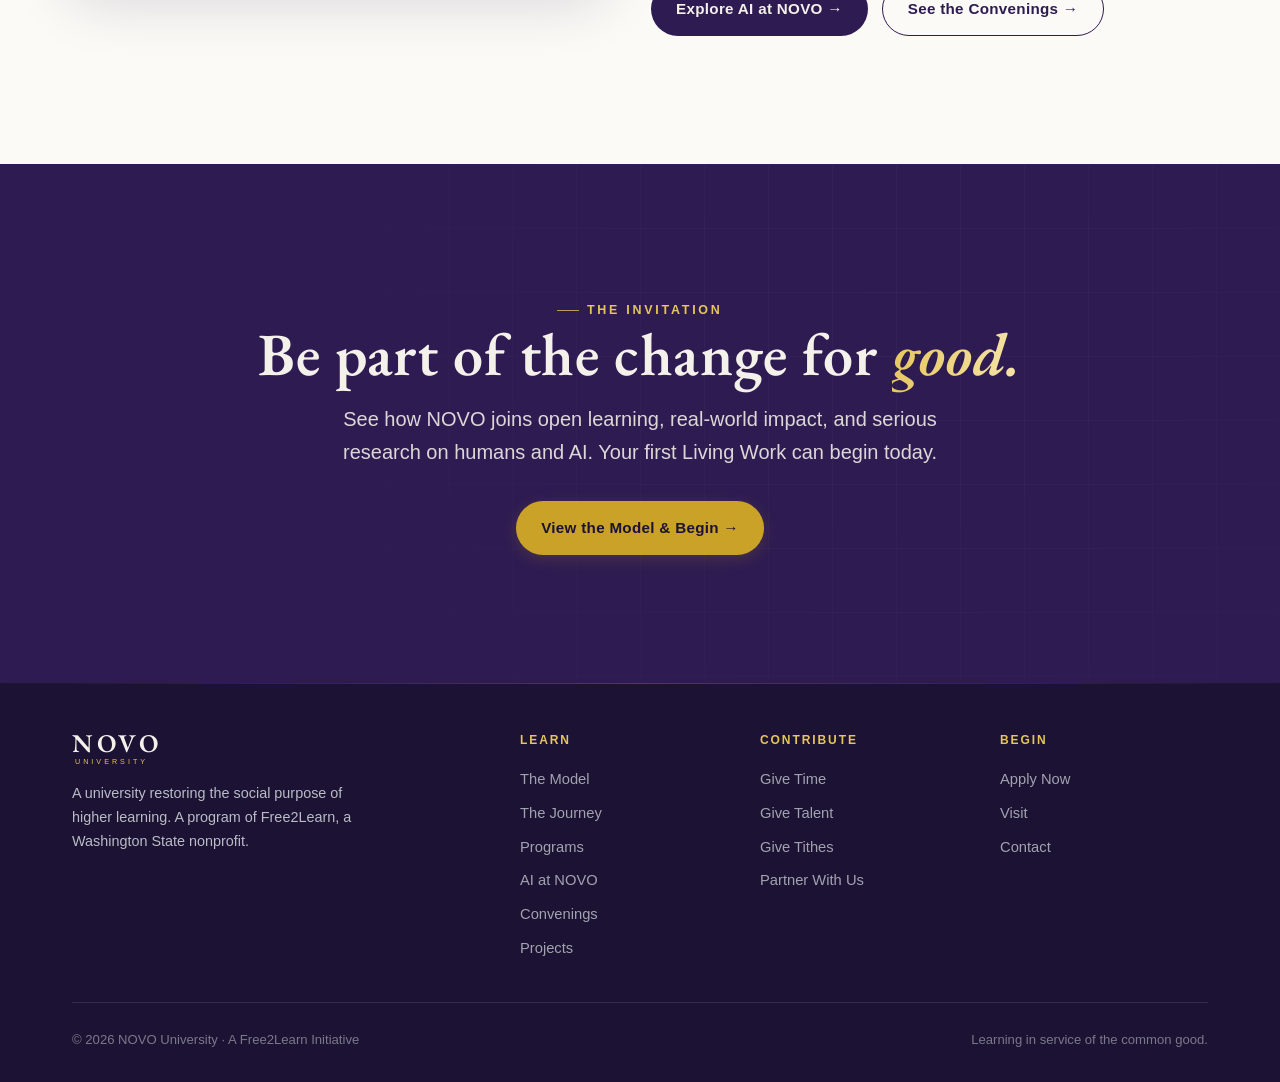
==== commit 4644251d: "Update hero line: work that makes positive change in the world" ====
--- a/index.html
+++ b/index.html
@@ -75,7 +75,7 @@
   <div class="container">
     <div class="hero-inner">
       <span class="eyebrow" style="color:var(--gold-lt)">A University With a Social Purpose</span>
-      <h1>Don't just earn a degree.<br>Graduate with <em>work that did real good.</em></h1>
+      <h1>Don't just earn a degree.<br>Graduate with <em>work that makes positive change in the world.</em></h1>
       <p>At NOVO, you learn by doing real good in the world. Instruction is built on open, world-class resources; assessment is grounded in evidence of impact. You graduate having built your <em>Opus</em>: a body of Living Works that leaves you, and the world, measurably better.</p>
       <div class="hero-cta">
         <a href="model.html" class="btn btn-gold">View the Model →</a>
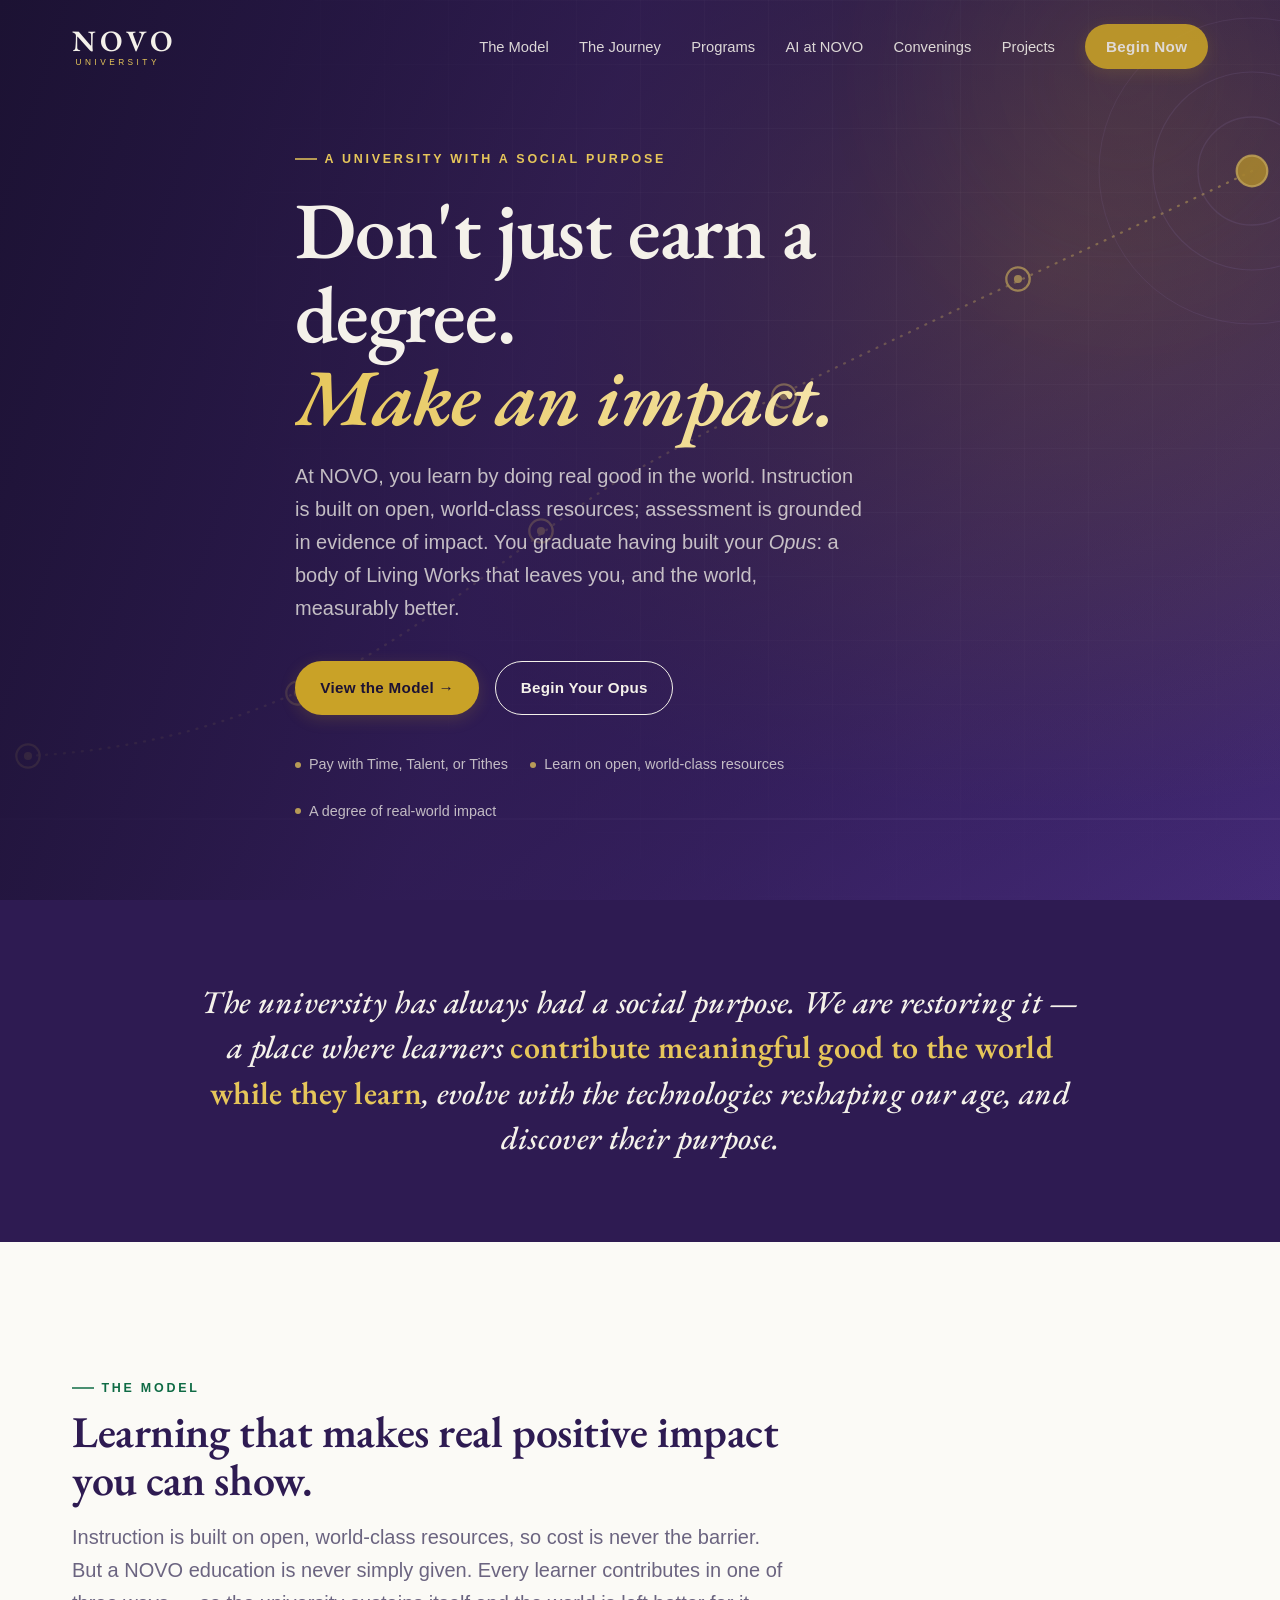
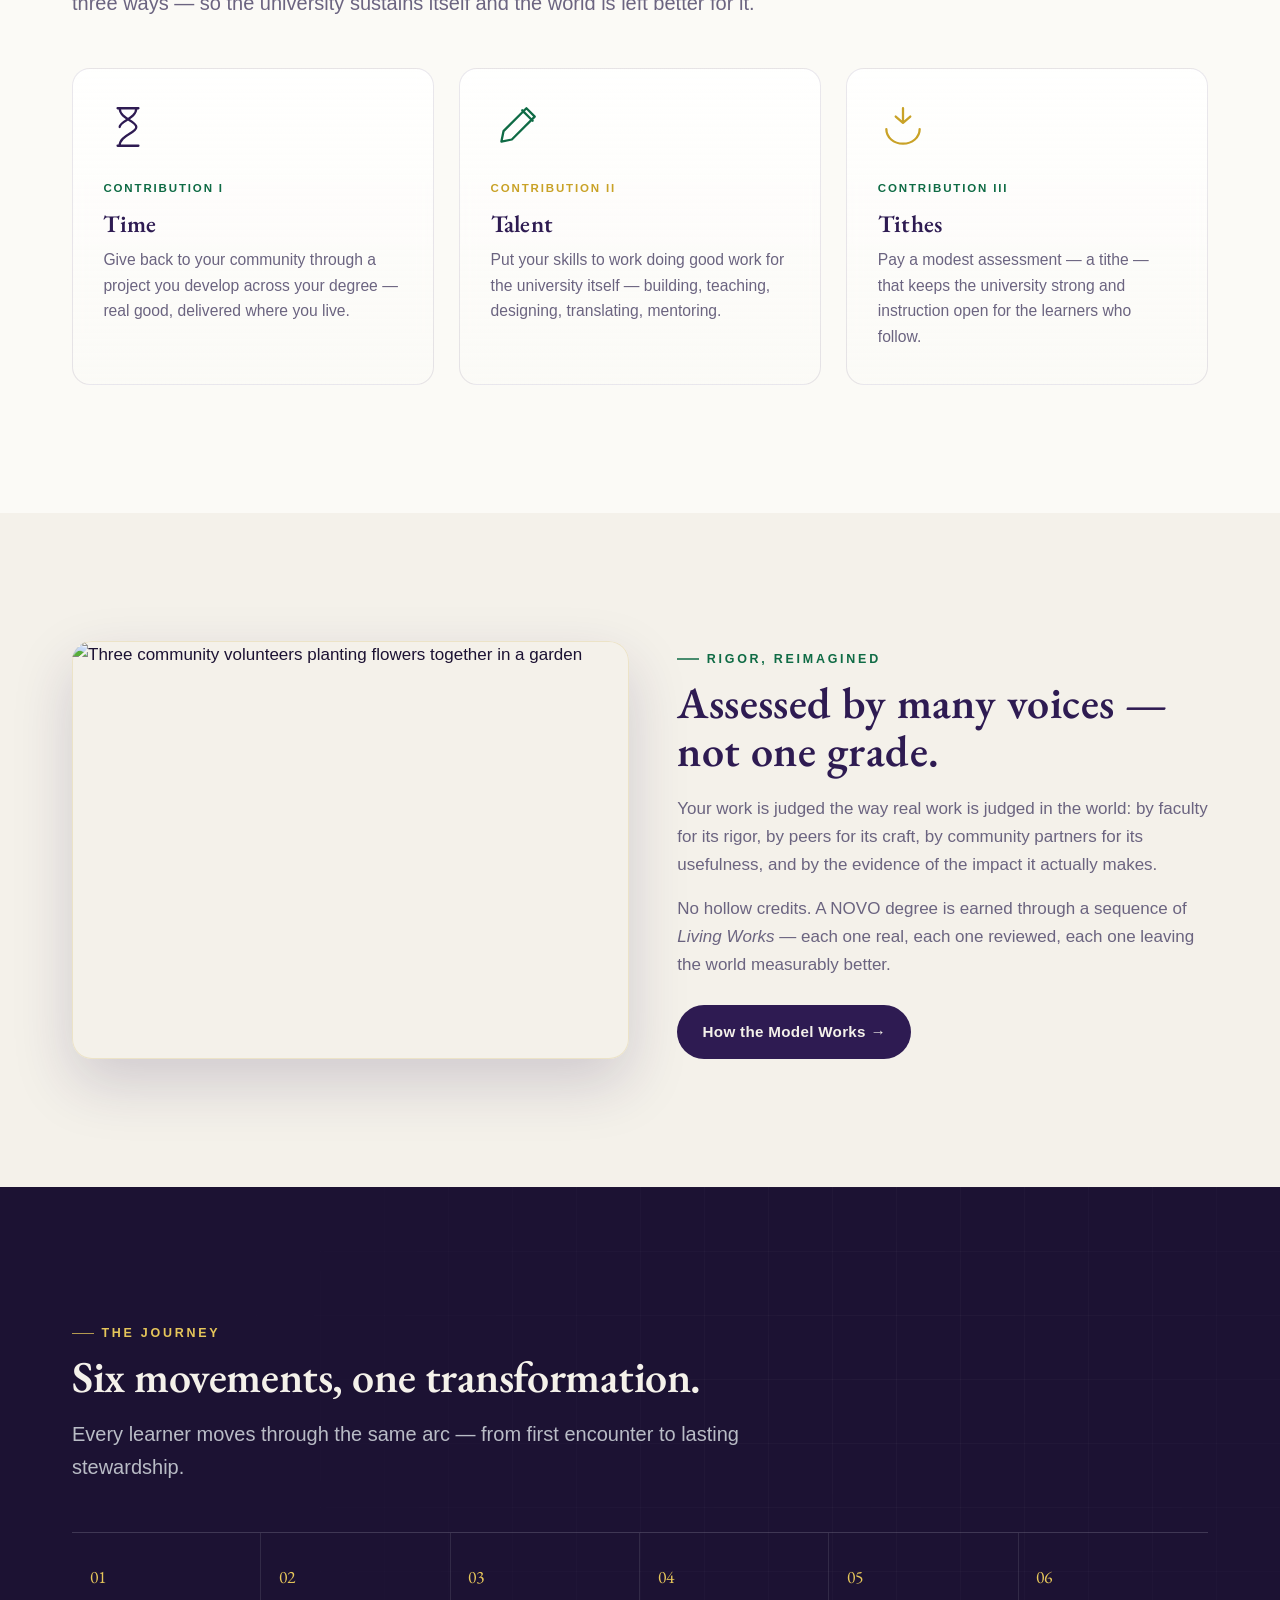
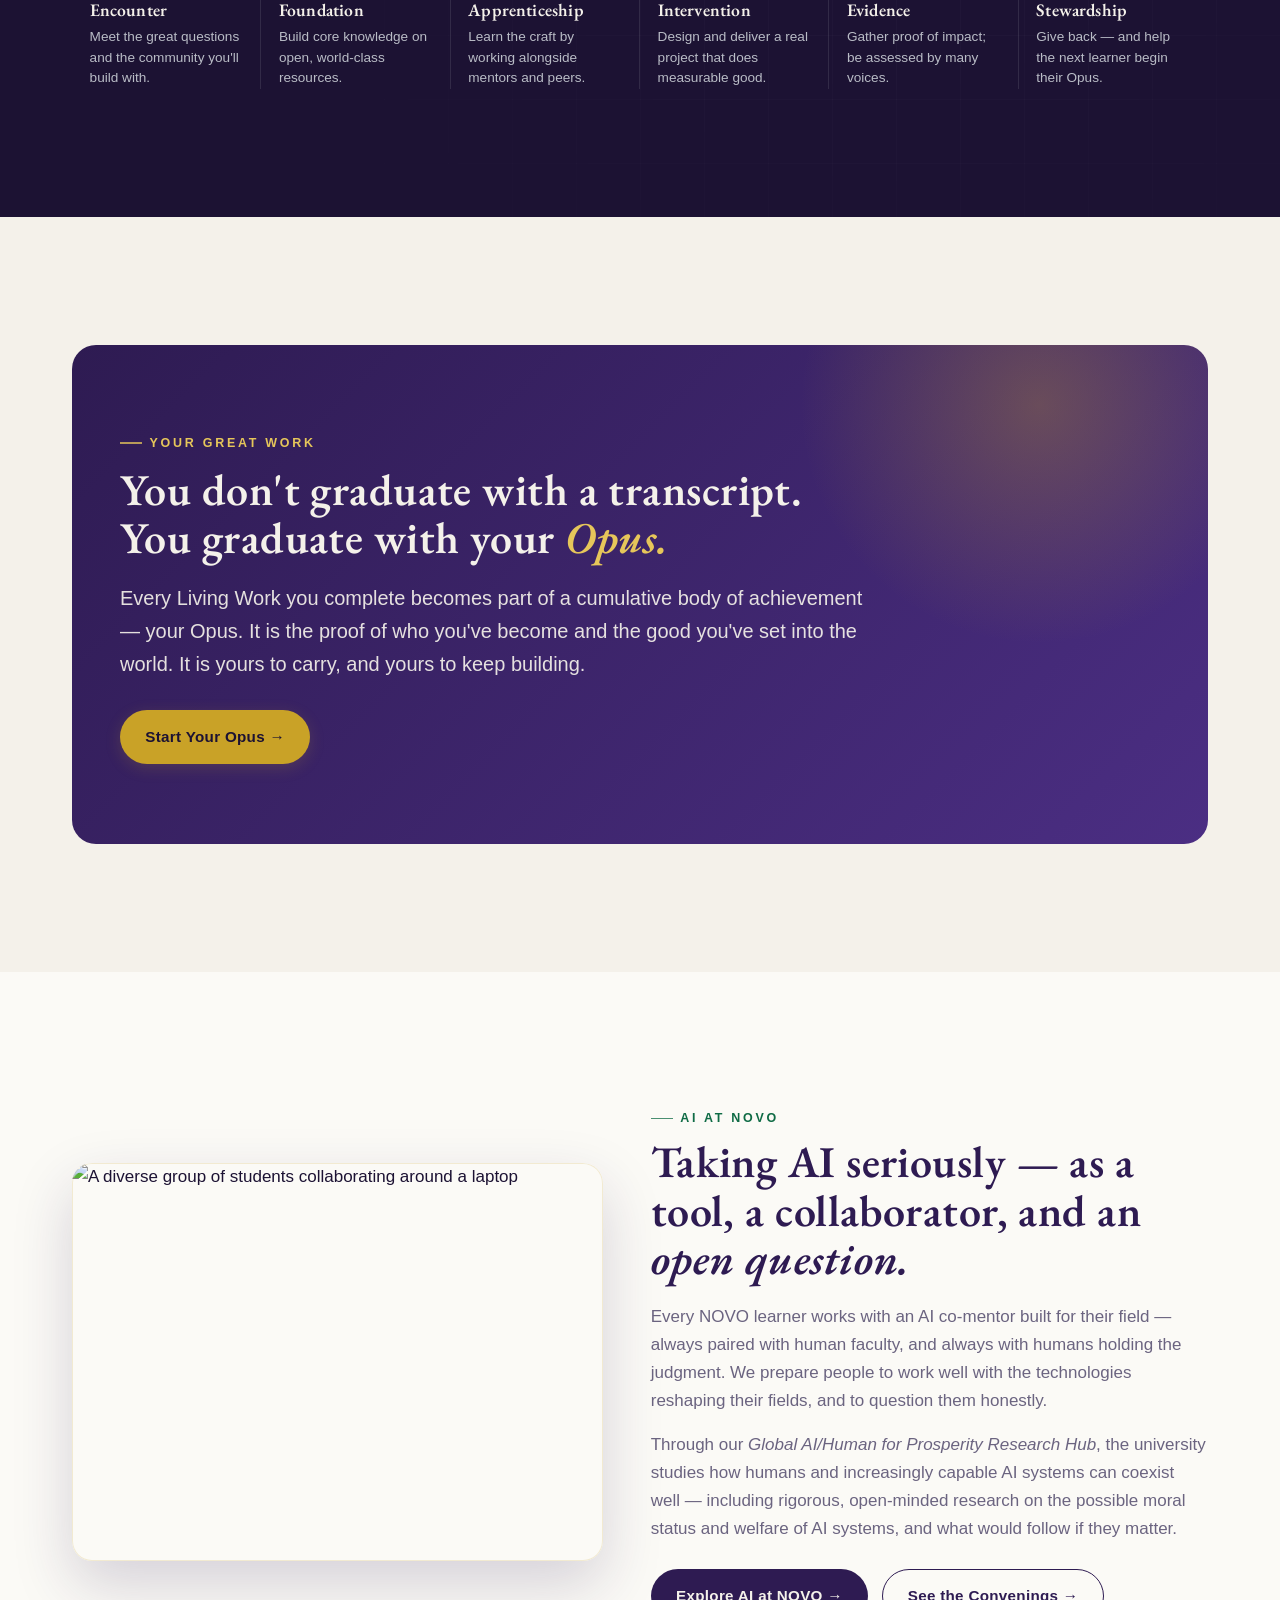
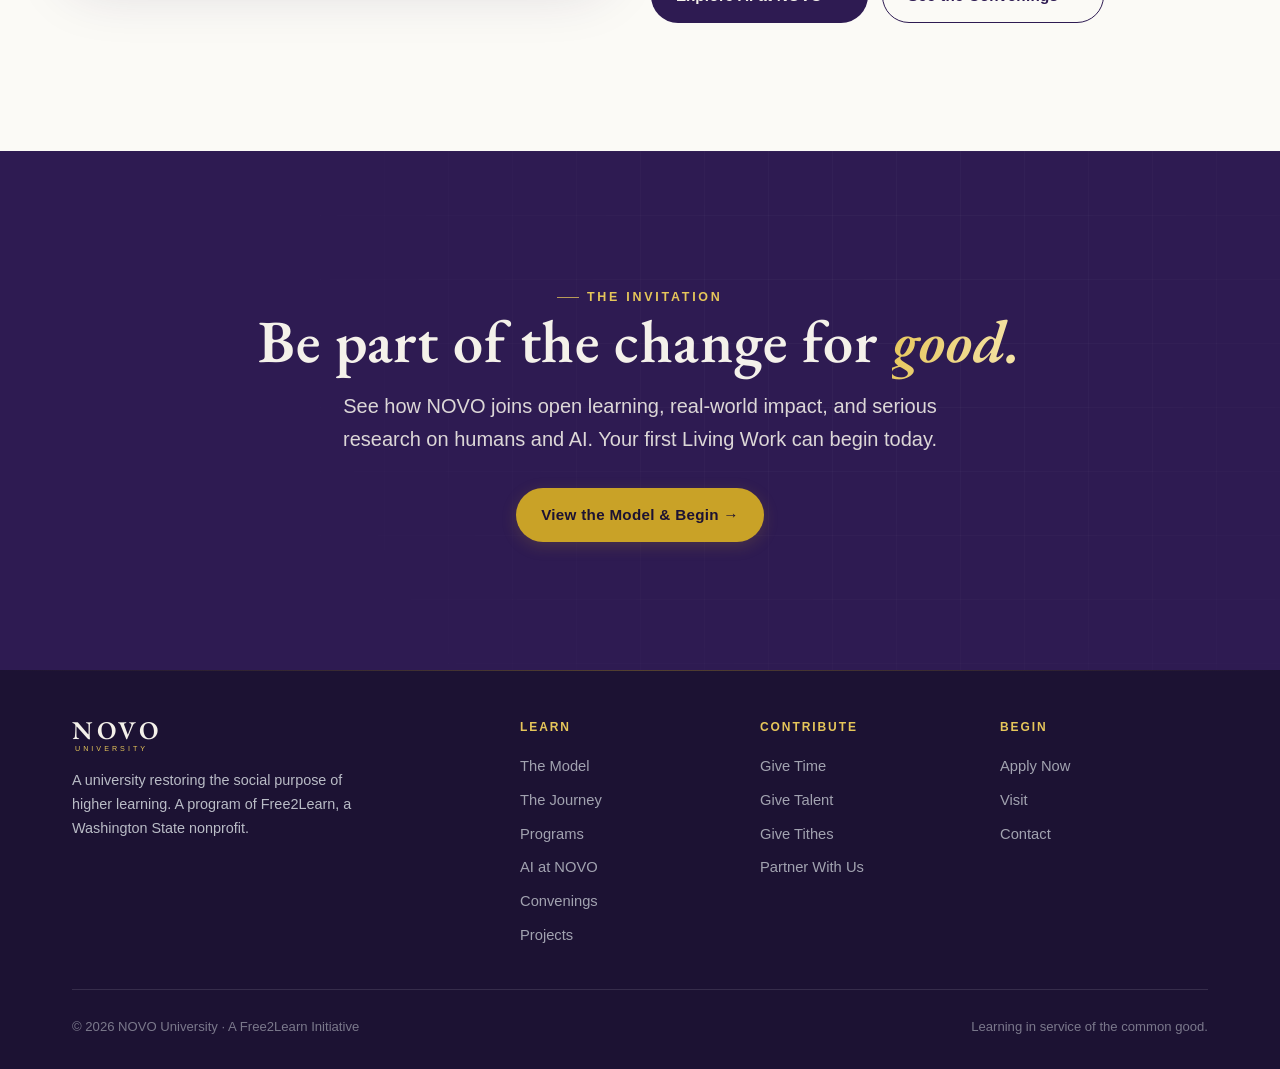
==== commit b956a14d: "New hero line + real photos on homepage" ====
--- a/index.html
+++ b/index.html
@@ -75,7 +75,7 @@
   <div class="container">
     <div class="hero-inner">
       <span class="eyebrow" style="color:var(--gold-lt)">A University With a Social Purpose</span>
-      <h1>Don't just earn a degree.<br>Graduate with <em>work that makes positive change in the world.</em></h1>
+      <h1>Don't just earn a degree.<br><em>Make an impact.</em></h1>
       <p>At NOVO, you learn by doing real good in the world. Instruction is built on open, world-class resources; assessment is grounded in evidence of impact. You graduate having built your <em>Opus</em>: a body of Living Works that leaves you, and the world, measurably better.</p>
       <div class="hero-cta">
         <a href="model.html" class="btn btn-gold">View the Model →</a>
@@ -138,7 +138,8 @@
 <section>
   <div class="container">
     <div class="split">
-      <div data-reveal class="split-img"><img src="img/model-real.png" alt="A calendar and watch, creative and professional tools on a laptop, and coins with a giving pledge — representing Time, Talent, and Tithes"></div>
+      <!-- Photo: Quilia on Unsplash (free license) -->
+      <div data-reveal class="split-img"><img src="https://images.unsplash.com/photo-1524247108137-732e0f642303?auto=format&amp;fit=crop&amp;w=1600&amp;q=80" alt="Three community volunteers planting flowers together in a garden"></div>
       <div>
         <span class="eyebrow">Rigor, Reimagined</span>
         <h2>Assessed by many voices — not one grade.</h2>
@@ -187,7 +188,8 @@
 <section class="bg-alt" id="ai">
   <div class="container">
     <div class="split rev">
-      <div data-reveal class="split-img"><img src="img/ai-real.png" alt="Two university students collaborating on a laptop showing an AI assistant helping them write code"></div>
+      <!-- Photo: Vitaly Gariev on Unsplash (free license) -->
+      <div data-reveal class="split-img"><img src="https://images.unsplash.com/photo-1758270705518-b61b40527e76?auto=format&amp;fit=crop&amp;w=1600&amp;q=80" alt="A diverse group of students collaborating around a laptop"></div>
       <div>
         <span class="eyebrow">AI at NOVO</span>
         <h2>Taking AI seriously — as a tool, a collaborator, and an <em>open question.</em></h2>
